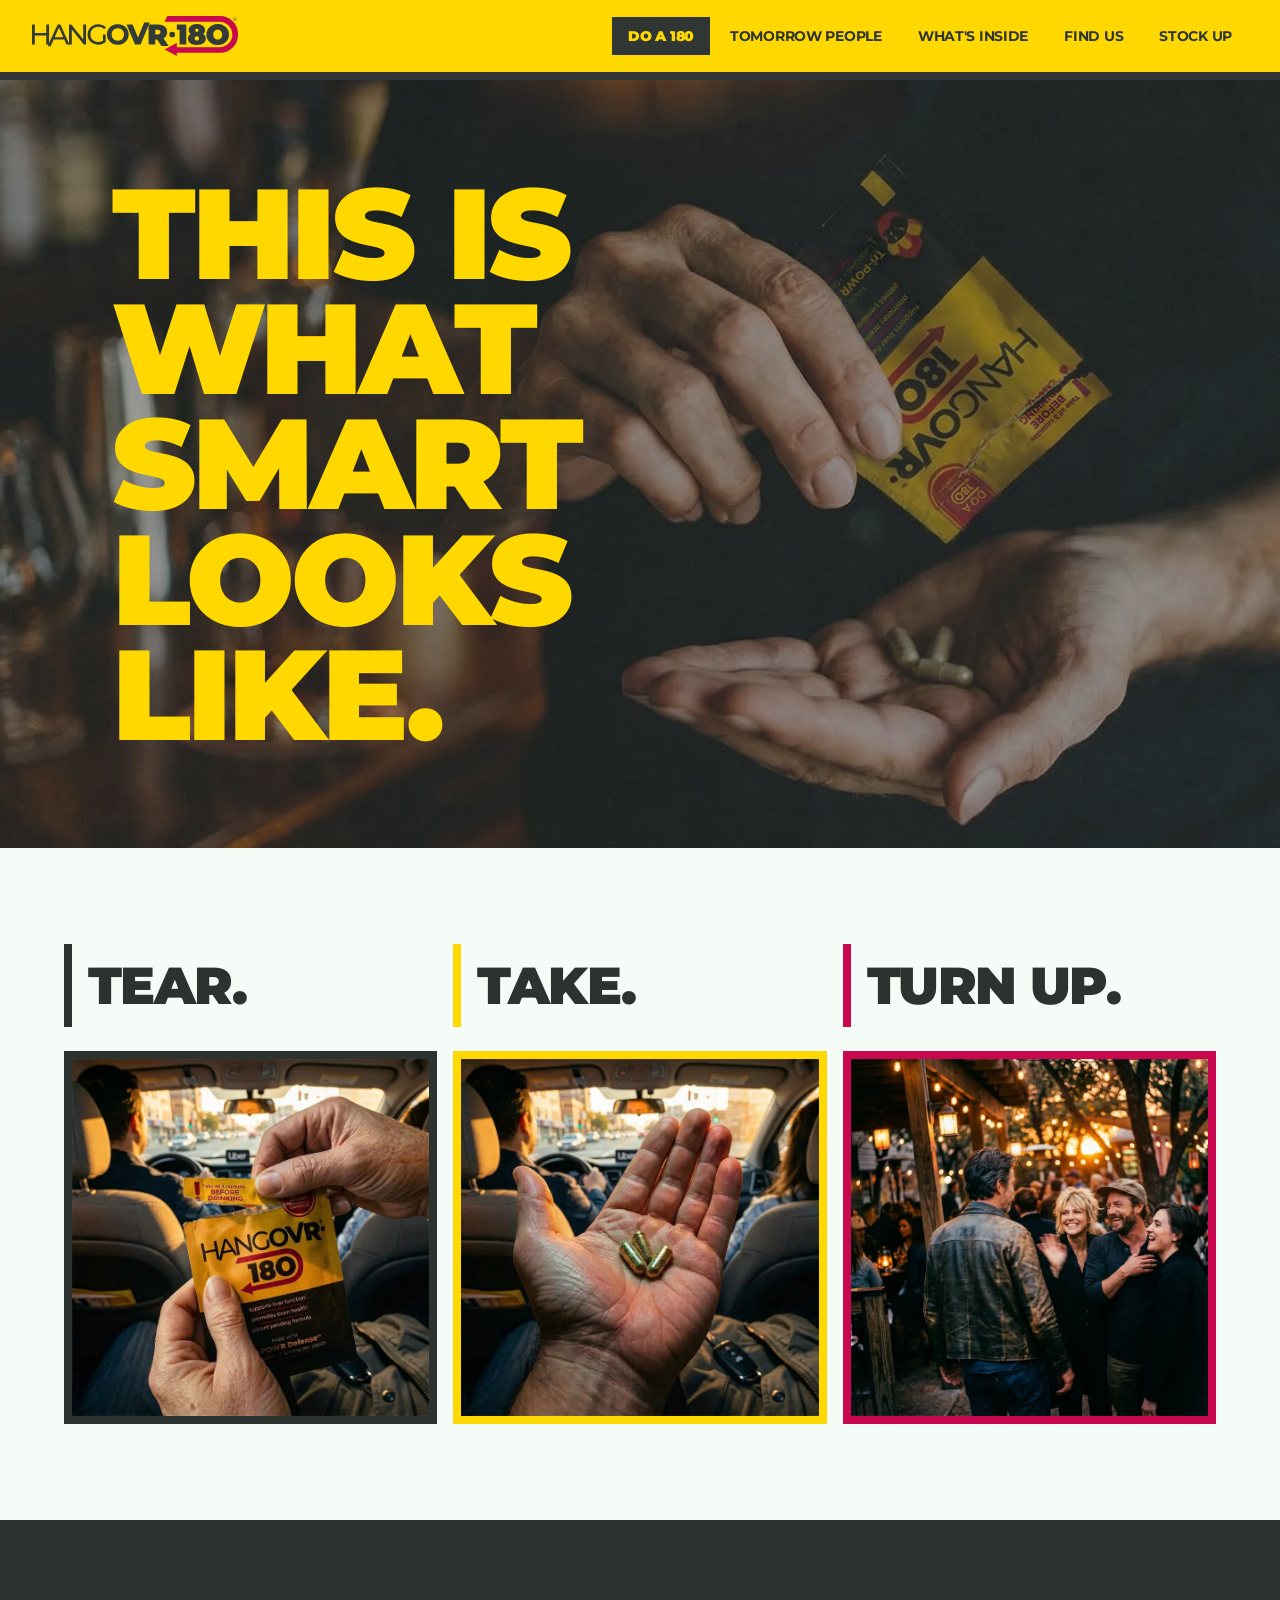
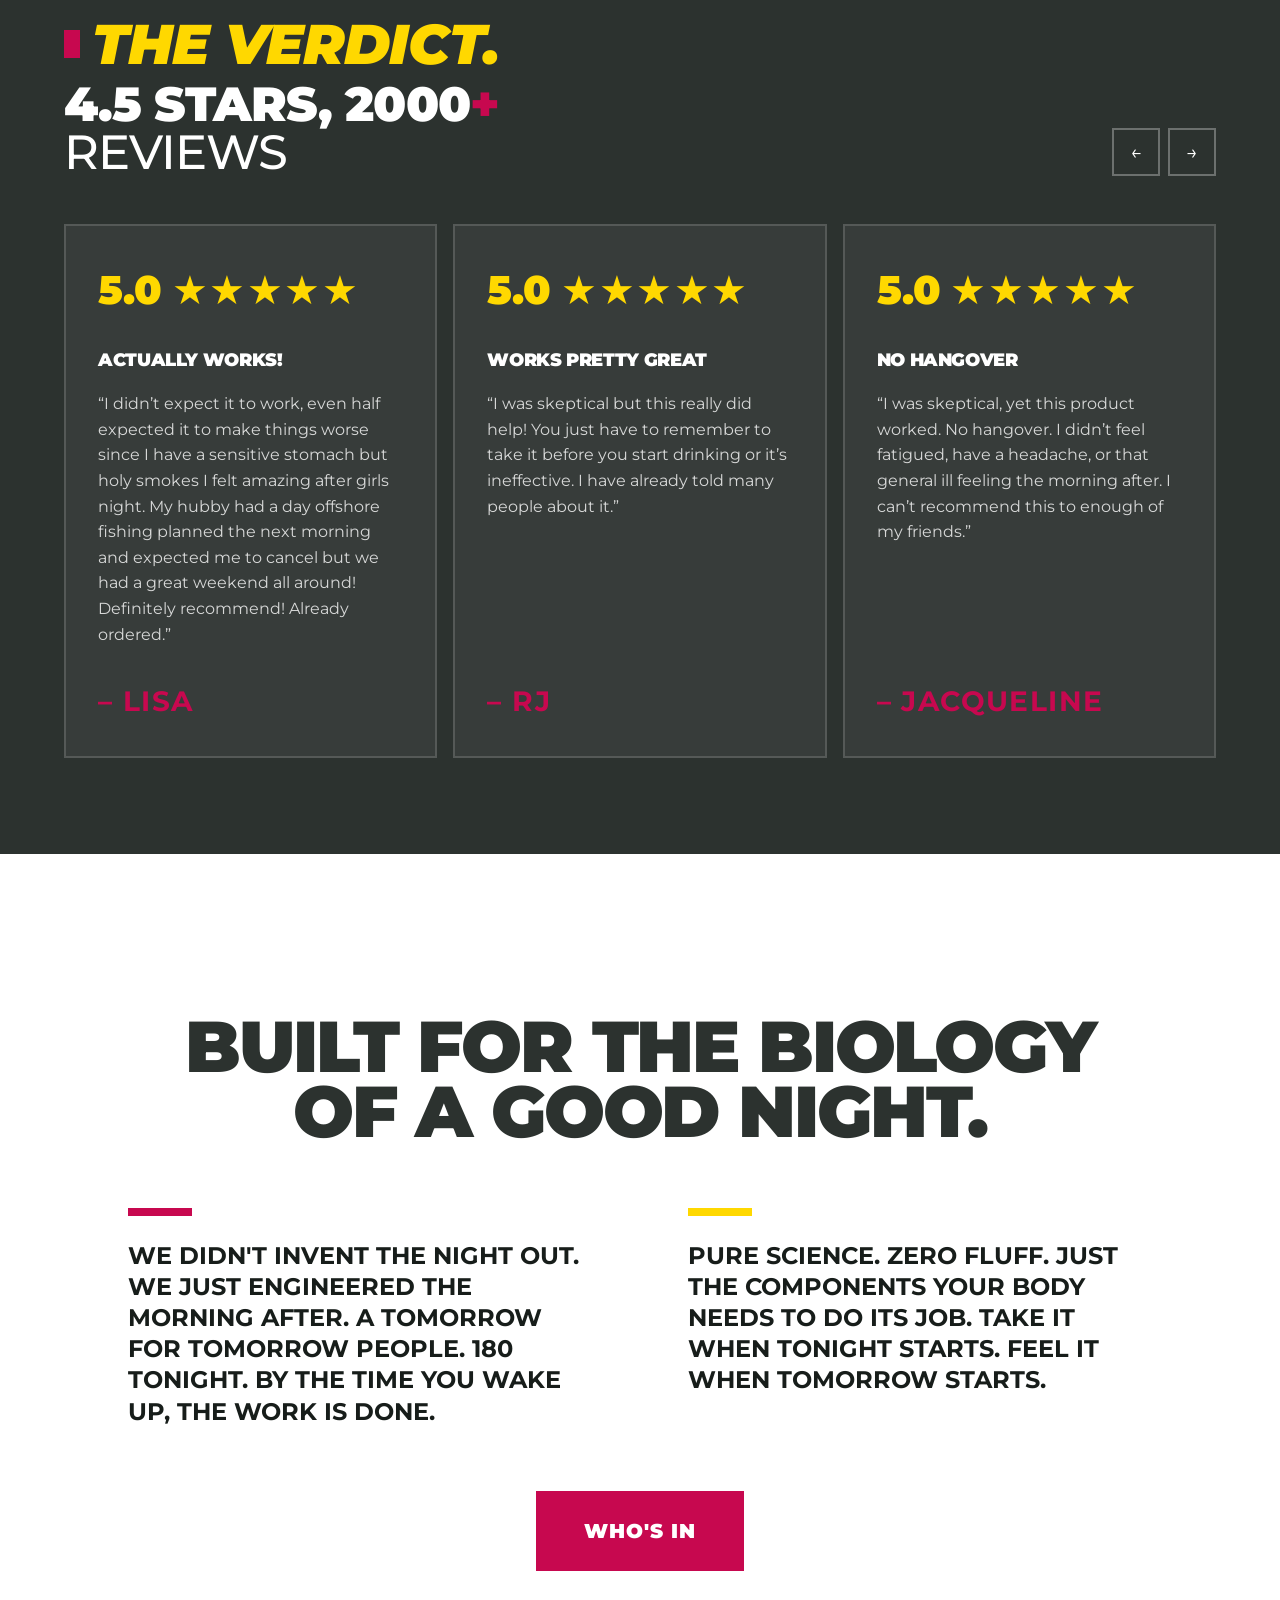
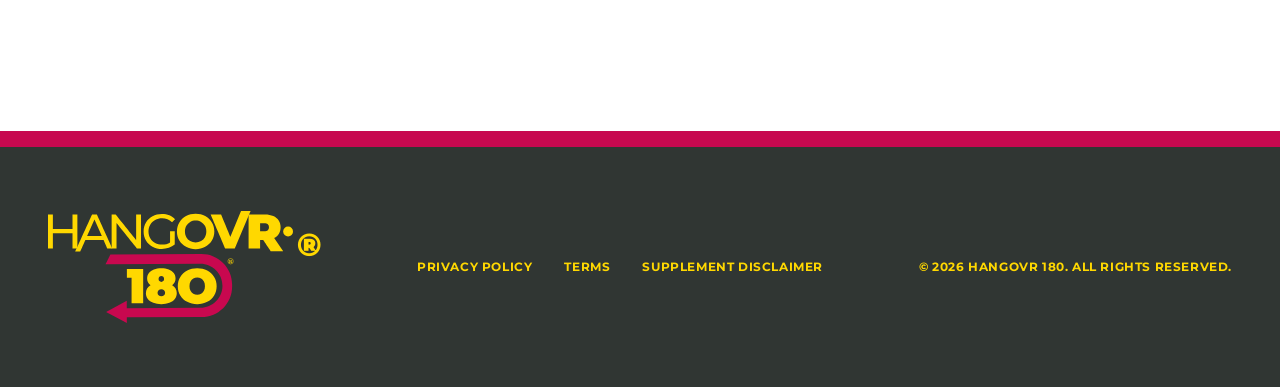
==== doa180.html @ db0f2878 "Add files via upload" ====
<!DOCTYPE html>
<html lang="en">
<head>
<meta charset="utf-8"/>
<meta name="viewport" content="width=device-width, initial-scale=1.0"/>
<title>HANGOVR 180 | DO A 180</title>
<link href="https://fonts.googleapis.com/css2?family=Montserrat:ital,wght@0,400;0,500;0,700;0,900;1,400;1,700&display=swap" rel="stylesheet"/>
<link href="global.css" rel="stylesheet"/>
<style>
.hero{position:relative;background:#2c322f;min-height:85vh;display:flex;align-items:center;overflow:hidden}
.hero__img{position:absolute;inset:0;width:100%;height:100%;object-fit:cover;opacity:0.55}
.hero__content{position:relative;z-index:2;width:100%;padding:3rem 2rem;display:flex;flex-direction:column;align-items:flex-start}
.hero__headline-wrap{max-width:42rem;padding:2rem}
.hero__headline{font-size:clamp(3rem,10vw,5rem);font-weight:900;text-transform:uppercase;letter-spacing:-0.03em;line-height:0.9;color:#FFD800}

.steps{padding:6rem 2rem;background:#f5fbf6}
.steps__grid{display:grid;grid-template-columns:1fr;gap:3rem}
.step__meta{margin-bottom:1.5rem;display:flex;flex-direction:column;align-items:flex-start}
.step__title{font-size:clamp(2.5rem,5vw,3.25rem);font-weight:900;text-transform:uppercase;letter-spacing:-0.03em;color:#2c322f;padding-left:1rem}
.step__title span{font-weight:400;color:#5a605c}
.step:nth-child(1) .step__title{border-left:8px solid #2c322f}
.step:nth-child(2) .step__title{border-left:8px solid #FFD800}
.step:nth-child(3) .step__title{border-left:8px solid #C7084F}
.step__img-wrap{aspect-ratio:1;overflow:hidden;background:#dee4df}
.step:nth-child(1) .step__img-wrap{border:8px solid #2c322f}
.step:nth-child(2) .step__img-wrap{border:8px solid #FFD800}
.step:nth-child(3) .step__img-wrap{border:8px solid #C7084F}
.step__img-wrap img{width:100%;height:100%;object-fit:cover}

.reviews{background:#2c322f;padding:6rem 2rem;overflow:hidden}
.reviews__inner{max-width:80rem;margin:0 auto}
.reviews__header{display:flex;flex-direction:column;gap:1.5rem;margin-bottom:3rem}
.reviews__header-left{display:flex;flex-direction:column;gap:0.5rem}
.reviews__verdict{display:flex;align-items:center;gap:0.75rem}
.reviews__verdict-accent{width:1rem;height:1.75rem;background:#C7084F;flex-shrink:0}
.reviews__verdict-text{font-size:clamp(2rem,5vw,3.5rem);font-weight:900;font-style:italic;color:#FFD800;text-transform:uppercase;letter-spacing:-0.02em;line-height:1}
.reviews__stats{font-size:clamp(1.75rem,4vw,3rem);font-weight:900;text-transform:uppercase;letter-spacing:-0.02em;line-height:1}
.reviews__stats-red{color:#C7084F}
.reviews__stats-white{color:#fff;font-weight:500}
.reviews__arrows{display:flex;gap:0.5rem;margin-top:0.5rem}
.reviews__arrow{width:3rem;height:3rem;border:2px solid rgba(255,255,255,0.3);background:transparent;color:#fff;display:flex;align-items:center;justify-content:center;font-size:1.25rem;cursor:pointer;transition:all 0.2s}
.reviews__arrow:hover{border-color:#FFD800;color:#FFD800}
.reviews__track-wrap{overflow:hidden;position:relative}
.reviews__track{display:flex;gap:1rem;transition:transform 0.5s ease;cursor:grab}
.reviews__track.is-dragging{cursor:grabbing;transition:none}
.review-card{width:85%;border:2px solid rgba(255,255,255,0.15);background:rgba(255,255,255,0.05);padding:2rem;display:flex;flex-direction:column;justify-content:space-between;flex-shrink:0;user-select:none}
.review-card__stars{margin-bottom:1.5rem;font-size:2.5rem;letter-spacing:0;display:flex;align-items:center;gap:0.1rem;flex-wrap:wrap}
.review-card__rating{font-size:2.5rem;font-weight:900;color:#FFD800;margin-right:0.5rem;flex-shrink:0}
.review-card__star--filled{color:#FFD800;flex-shrink:0}
.review-card__star--empty{color:rgba(255,255,255,0.2);flex-shrink:0}
.review-card__title{font-size:1.125rem;font-weight:900;text-transform:uppercase;letter-spacing:-0.02em;color:#fff;margin-bottom:1rem}
.review-card__body{font-size:1rem;line-height:1.6;color:rgba(255,255,255,0.8);margin-bottom:2rem;flex-grow:1}
.review-card__name{font-size:1.75rem;font-weight:700;text-transform:uppercase;letter-spacing:0.05em;color:#C7084F}
.reviews__dots{display:flex;justify-content:center;gap:0.5rem;margin-top:1.5rem}
.reviews__dot{width:0.5rem;height:0.5rem;border-radius:50%;background:rgba(255,255,255,0.25);border:none;padding:0;cursor:pointer;transition:background 0.2s}
.reviews__dot--active{background:#FFD800}

.biology{padding:6rem 2rem;background:#ffffff;text-align:center}
.biology__inner{max-width:64rem;margin:0 auto}
.biology__headline{font-size:clamp(2.5rem,6vw,4.5rem);font-weight:900;text-transform:uppercase;letter-spacing:-0.03em;color:#2c322f;margin-bottom:4rem;line-height:0.9}
.biology__cols{display:grid;grid-template-columns:1fr;gap:3rem;text-align:left;margin-bottom:4rem}
.biology__bar{width:4rem;height:0.5rem;margin-bottom:1.5rem}
.biology__bar--mag{background:#C7084F}
.biology__bar--yel{background:#FFD800}
.biology__text{font-size:clamp(1.25rem,2.5vw,1.5rem);font-weight:700;line-height:1.3;text-transform:uppercase}
.biology__cta{text-align:center}

@media(orientation:landscape) and (max-height:500px){
  .hero{min-height:80vh}
  .hero__headline{font-size:clamp(2rem,6vw,3.5rem)}
}

/* 768px — 2-col layouts, header row */
@media(min-width:768px){
  .reviews__header{flex-direction:row;justify-content:space-between;align-items:flex-end}
  .reviews__arrows{margin-top:0}
  .biology__cols{grid-template-columns:1fr 1fr;gap:6rem}
}

/* 768–1199px — 2-card reviews */
@media(min-width:768px) and (max-width:1199px){
  .review-card{width:calc((100% - 1rem) / 2)}
}

/* 1024px — steps 3-col, padding */
@media(min-width:1024px){
  .hero__content{padding:4rem}
  .hero__headline-wrap{padding:2rem 3rem}
  .hero__headline{font-size:clamp(5rem,10vw,8rem)}
  .steps{padding:6rem 4rem}
  .steps__grid{grid-template-columns:1fr 1fr 1fr;gap:1rem}
  .reviews{padding:6rem 4rem}
  .biology{padding:10rem 4rem}
}

/* 1200px — 3-card reviews */
@media(min-width:1200px){
  .review-card{width:calc((100% - 2rem) / 3)}
  .reviews__dots{display:none}
}
</style>
</head>
<body>
<nav class="nav">
  <a href="index.html" class="nav__logo"><img src="images/logo.svg" alt="HANGOVR 180"/></a>
  <div class="nav__links">
    <a href="doa180.html" class="nav__link nav__link--active">DO A 180<span class="nav__clarifier">How does it work?</span></a>
    <a href="whos-in.html" class="nav__link">TOMORROW PEOPLE<span class="nav__clarifier">Who is it for?</span></a>
    <a href="inside.html" class="nav__link">WHAT'S INSIDE<span class="nav__clarifier">Ingredients</span></a>
    <a href="find-us.html" class="nav__link">FIND US<span class="nav__clarifier">Store finder</span></a>
    <a href="stock-up.html" class="nav__link">STOCK UP<span class="nav__clarifier">Check out the shop</span></a>
  </div>
  <button class="nav__mobile-btn" aria-label="Open menu" onclick="document.getElementById('mm').classList.toggle('is-open');var o=document.getElementById('mm').classList.contains('is-open');this.setAttribute('aria-label',o?'Close menu':'Open menu')"><svg width="28" height="28" viewBox="0 0 24 24" fill="none" stroke="currentColor" stroke-width="2.5" stroke-linecap="round"><line x1="3" y1="6" x2="21" y2="6"/><line x1="3" y1="12" x2="21" y2="12"/><line x1="3" y1="18" x2="21" y2="18"/></svg></button>
</nav>
<div id="mm" class="mobile-menu">
  <a href="index.html">HOME</a><span class="mobile-menu__sub"></span>
  <a href="doa180.html">DO A 180</a><span class="mobile-menu__sub">How does it work?</span>
  <a href="whos-in.html">TOMORROW PEOPLE</a><span class="mobile-menu__sub">Who is it for?</span>
  <a href="inside.html">WHAT'S INSIDE</a><span class="mobile-menu__sub">Ingredients</span>
  <a href="find-us.html">FIND US</a><span class="mobile-menu__sub">Store finder</span>
  <a href="stock-up.html">STOCK UP</a><span class="mobile-menu__sub">Check out the shop</span>
</div>
<main>
<section class="hero">
  <picture><source media="(max-width:767px)" srcset="images/hero-doa180-mobile-portrait.webp"/><source media="(max-width:1023px) and (orientation:landscape)" srcset="images/hero-doa180-mobile-landscape.webp"/><img src="images/hero-doa180-desktop.webp" alt="Man holding HANGOVR 180 pouch at a bar" class="hero__img"/></picture>
  <div class="hero__content"><div class="hero__headline-wrap"><h1 class="hero__headline">THIS IS WHAT<br/>SMART LOOKS LIKE.</h1></div></div>
</section>
<section class="steps"><div class="steps__grid">
  <div class="step"><div class="step__meta"><h3 class="step__title">TEAR.</h3></div><div class="step__img-wrap"><picture><source media="(max-width:1023px)" srcset="images/step-tear-mobile.webp"/><img src="images/step-tear-desktop.webp" alt="Hands tearing open a HANGOVR 180 sachet" loading="lazy"/></picture></div></div>
  <div class="step"><div class="step__meta"><h3 class="step__title">TAKE.</h3></div><div class="step__img-wrap"><picture><source media="(max-width:1023px)" srcset="images/step-take-mobile.webp"/><img src="images/step-take-desktop.webp" alt="Supplement capsules in palm" loading="lazy"/></picture></div></div>
  <div class="step"><div class="step__meta"><h3 class="step__title">TURN UP.</h3></div><div class="step__img-wrap"><picture><source media="(max-width:1023px)" srcset="images/step-turnup-mobile.webp"/><img src="images/step-turnup-desktop.webp" alt="Crowd at an Austin party" loading="lazy"/></picture></div></div>
</div></section>
<section class="reviews"><div class="reviews__inner">
  <div class="reviews__header">
    <div class="reviews__header-left"><div class="reviews__verdict"><div class="reviews__verdict-accent"></div><span class="reviews__verdict-text">THE VERDICT.</span></div><div class="reviews__stats"><span style="color:#fff">4.5 STARS, 2000</span><span class="reviews__stats-red">+</span><br/><span class="reviews__stats-white">REVIEWS</span></div></div>
    <div class="reviews__arrows"><button class="reviews__arrow" id="rev-prev" aria-label="Previous reviews">&larr;</button><button class="reviews__arrow" id="rev-next" aria-label="Next reviews">&rarr;</button></div>
  </div>
  <div class="reviews__track-wrap"><div class="reviews__track" id="reviews-track" tabindex="0"></div></div>
  <div class="reviews__dots" id="reviews-dots"></div>
</div></section>
<section class="biology"><div class="biology__inner">
  <h2 class="biology__headline">BUILT FOR THE BIOLOGY OF A GOOD NIGHT.</h2>
  <div class="biology__cols">
    <div><div class="biology__bar biology__bar--mag"></div><p class="biology__text">We didn't invent the night out. We just engineered the morning after. A tomorrow for tomorrow people. 180 tonight. By the time you wake up, the work is done.</p></div>
    <div><div class="biology__bar biology__bar--yel"></div><p class="biology__text">Pure science. Zero fluff. Just the components your body needs to do its job. Take it when tonight starts. Feel it when tomorrow starts.</p></div>
  </div>
  <div class="biology__cta"><a href="whos-in.html" class="btn-cta-light">WHO'S IN</a></div>
</div></section>
</main>
<footer class="footer"><div class="footer__brand"><img src="images/footer-logo.svg" alt="HANGOVR 180" class="footer__logo-img"/><span class="footer__tm">&reg;</span></div><div class="footer__links"><a href="#">Privacy Policy</a><a href="#">Terms</a><a href="#">Supplement Disclaimer</a></div><div class="footer__copy">&copy; 2026 HANGOVR 180. ALL RIGHTS RESERVED.</div></footer>
<script>
(function(){
  var reviews=[{"name":"Lisa","title":"Actually works!","rating":5,"review":"I didn\u2019t expect it to work, even half expected it to make things worse since I have a sensitive stomach but holy smokes I felt amazing after girls night. My hubby had a day offshore fishing planned the next morning and expected me to cancel but we had a great weekend all around! Definitely recommend! Already ordered."},{"name":"RJ","title":"Works pretty great","rating":5,"review":"I was skeptical but this really did help! You just have to remember to take it before you start drinking or it\u2019s ineffective. I have already told many people about it."},{"name":"Jacqueline","title":"No hangover","rating":5,"review":"I was skeptical, yet this product worked. No hangover. I didn\u2019t feel fatigued, have a headache, or that general ill feeling the morning after. I can\u2019t recommend this to enough of my friends."},{"name":"Mckenzie","title":"Works great!","rating":5,"review":"I\u2019ve tried different brands of these in the past but they never really worked so I was actually surprised at how well these worked! I felt more energetic and less fatigued than usual after taking. Would definitely recommend!"},{"name":"Fay","title":"Give a boost","rating":5,"review":"Gave me a noticeable boost after a long night - no heavy grogginess, just a cleaner, more alert feeling. I like that it focuses on proactive cellular protection, so it feels like I\u2019m doing more than just masking symptoms. Easy to take and didn\u2019t upset my stomach."},{"name":"Bobbie","title":"Kept the hangover away","rating":5,"review":"I decided to try it before a bachelorette party. I usually don\u2019t drink much - more than two drinks is rare for me - but that night I definitely indulged. The next morning, I was amazed at how good I felt. This was an absolute life saver!"},{"name":"Emma","title":"It actually works with no side jitters!","rating":5,"review":"The girls came over for a cookout and we got into the wine and a shot or two of tequila. I had no headache and no fatigue. I\u2019ve tried this type of product before, but the amount of caffeine in them gives me that zoomie feeling that I hate. This stuff had no side effects at all."},{"name":"Ramona","title":"Awesome","rating":5,"review":"As I\u2019ve gotten older 2 drinks can give me a headache and this really helped prevent that."},{"name":"Herbie","title":"What hangover....","rating":5,"review":"I have tried many remedies to recover from a hangover. This one is the best I\u2019ve used. Shorter recovery time, more energy, and even waking up on time. I highly recommend this product for those who go out and like to party."},{"name":"Brittany","title":"It works!","rating":5,"review":"I was skeptical, but after a night out with the girls, I woke up and realized this stuff is amazing! No groggy head, or sick stomach! I felt so much more energized as well! I love this stuff!"},{"name":"Jessica","title":"Great","rating":5,"review":"I got this as a sample. Tried it twice. Then purchased more because I loved that I was waking up more refreshed even if I had not been drinking the night before. Great product."},{"name":"Leslie","title":"Was Skeptic - Not Anymore!","rating":5,"review":"I followed the instructions and after a girls\u2019 night out, I felt noticeably better than I ever had! I was more productive, less foggy, didn\u2019t have a headache or tummy troubles, none of it! I am a believer and it\u2019s already in my cart to buy!"},{"name":"Irina","title":"Morning definitely brighter","rating":5,"review":"I did feel much better and alert in the morning after a small party. I consumed a few glasses of wine and my overall function was way better. Just three capsules before the drinking and you are set."},{"name":"Lee","title":"Great & will recommend","rating":5,"review":"Greatly helped with not getting a terrible hangover the next day. No negative side effects. Definitely helped eliminate nausea and headache the day after."},{"name":"Jack","title":"Performed better than most","rating":4,"review":"I\u2019ve tried a few similar supplements, and Hangovr-180 performed better than most. I took it before drinking, and while I didn\u2019t feel completely unaffected the next day, I definitely felt more functional - less groggy, more clear-headed."},{"name":"Jennifer","title":"Decent Hangover Protection","rating":4,"review":"Started getting hangovers once I reached a certain phase of life and thought I\u2019d try this. I took the product with water shortly before drinking. I woke up at my normal time without a headache, so this worked pretty well."},{"name":"Evan","title":"Much better","rating":5,"review":"I felt less dehydrated and more alert the next day. Noticeable difference in overall well-being and way less discomfort. Less of that yucky hangover feeling."},{"name":"Yvonne","title":"It works","rating":5,"review":"We aren\u2019t heavy drinkers, but now and then we party. Last time we took Hangovr 180, and felt rested and not sluggish the next morning from drinking the night before. It works!"}];
  var track=document.getElementById('reviews-track'),dotsWrap=document.getElementById('reviews-dots'),html='';
  for(var i=0;i<reviews.length;i++){var r=reviews[i],stars='';for(var s=0;s<5;s++){stars+=s<r.rating?'<span class="review-card__star--filled">&#9733;</span>':'<span class="review-card__star--empty">&#9734;</span>';}html+='<div class="review-card"><div><div class="review-card__stars"><span class="review-card__rating">'+r.rating+'.0</span>'+stars+'</div><h4 class="review-card__title">'+r.title+'</h4><p class="review-card__body">\u201C'+r.review+'\u201D</p></div><p class="review-card__name">\u2013 '+r.name.toUpperCase()+'</p></div>';}
  track.innerHTML=html;
  var pos=0,autoTimer;
  function getPerPage(){var w=window.innerWidth;return w>=1200?3:w>=768?2:1}
  function totalPages(){return Math.ceil(reviews.length/getPerPage())}
  function buildDots(){var tp=totalPages(),d='';for(var i=0;i<tp;i++)d+='<button class="reviews__dot'+(i===pos?' reviews__dot--active':'')+'" data-page="'+i+'" aria-label="Page '+(i+1)+'"></button>';dotsWrap.innerHTML=d;var btns=dotsWrap.querySelectorAll('.reviews__dot');for(var b=0;b<btns.length;b++)btns[b].addEventListener('click',function(){pos=parseInt(this.getAttribute('data-page'));slide();updateDots();resetAuto()})}
  function updateDots(){var d=dotsWrap.querySelectorAll('.reviews__dot');for(var i=0;i<d.length;i++)d[i].classList.toggle('reviews__dot--active',i===pos)}
  function slide(){var cards=track.querySelectorAll('.review-card');if(!cards.length)return;var pp=getPerPage(),w=cards[0].offsetWidth,g=16,o=pos*(pp*(w+g));track.style.transform='translateX(-'+o+'px)'}
  function next(){pos=(pos+1)%totalPages();slide();updateDots()}
  function prev(){pos=(pos-1+totalPages())%totalPages();slide();updateDots()}
  function resetAuto(){clearInterval(autoTimer);autoTimer=setInterval(next,60000)}
  document.getElementById('rev-next').addEventListener('click',function(){next();resetAuto()});
  document.getElementById('rev-prev').addEventListener('click',function(){prev();resetAuto()});
  // Touch swipe
  var startX=0,isDragging=false;
  track.addEventListener('touchstart',function(e){startX=e.touches[0].clientX;isDragging=true},{passive:true});
  track.addEventListener('touchend',function(e){if(!isDragging)return;isDragging=false;var d=startX-e.changedTouches[0].clientX;if(Math.abs(d)>50){d>0?next():prev();resetAuto()}},{passive:true});
  // Mouse drag
  var mouseStartX=0,mouseDragging=false;
  track.addEventListener('mousedown',function(e){mouseStartX=e.clientX;mouseDragging=true;track.classList.add('is-dragging');e.preventDefault()});
  document.addEventListener('mouseup',function(e){if(!mouseDragging)return;mouseDragging=false;track.classList.remove('is-dragging');var d=mouseStartX-e.clientX;if(Math.abs(d)>50){d>0?next():prev();resetAuto()}});
  document.addEventListener('mousemove',function(e){if(mouseDragging)e.preventDefault()});
  // Arrow keys
  track.addEventListener('keydown',function(e){if(e.key==='ArrowRight'){next();resetAuto();e.preventDefault()}else if(e.key==='ArrowLeft'){prev();resetAuto();e.preventDefault()}});
  window.addEventListener('resize',function(){if(pos>=totalPages())pos=0;buildDots();slide()});
  buildDots();autoTimer=setInterval(next,60000);
})();
</script>
</body>
</html>
---- global.css ----
/* HANGOVR 180 — Global Styles (v5.0) */

*,*::before,*::after{box-sizing:border-box;margin:0;padding:0}
html{scroll-behavior:smooth}
body{font-family:'Montserrat',sans-serif;background:#f5fbf6;color:#171d1a;-webkit-font-smoothing:antialiased;overflow-x:hidden;line-height:1.6}
img{display:block;max-width:100%;height:auto}
a{text-decoration:none;color:inherit}
button{cursor:pointer;border:none;font-family:'Montserrat',sans-serif}
input{font-family:'Montserrat',sans-serif}

/* Nav */
.nav{position:sticky;top:0;z-index:50;display:flex;justify-content:space-between;align-items:center;width:100%;padding:0 2rem;height:5rem;background:#FFD800;border-bottom:8px solid #303633}
.nav__logo img{height:2.5rem;width:auto}
.nav__links{display:none;align-items:center;gap:0.25rem}
.nav__link{position:relative;color:#303633;font-weight:700;padding:0.5rem 1rem;font-size:0.875rem;text-transform:uppercase;letter-spacing:-0.02em}
.nav__link:hover{background:#C7084F;color:#fff}
.nav__link--active{background:#303633;color:#FFD800;font-weight:900}
.nav__link--active:hover{background:#303633;color:#FFD800}
.nav__mobile-btn{display:flex;align-items:center;background:transparent;color:#303633;padding:0.5rem;margin-left:auto}
.nav__mobile-btn svg{display:block}

/* Nav clarifier tooltips */
.nav__clarifier{display:none}

/* Mobile Menu */
.mobile-menu{display:none;position:fixed;top:calc(5rem + 8px);left:0;right:0;bottom:0;background:#303633;z-index:49;flex-direction:column;padding:2rem;gap:0;overflow-y:auto}
.mobile-menu.is-open{display:flex}
.mobile-menu a{color:#FFD800;font-weight:900;font-size:1.5rem;text-transform:uppercase;letter-spacing:-0.02em;padding:1rem 0 0.25rem;border-bottom:none}
.mobile-menu__sub{display:block;font-size:0.75rem;font-weight:500;color:rgba(255,216,0,0.6);text-transform:none;letter-spacing:0;padding-bottom:1rem;border-bottom:4px solid rgba(255,216,0,0.2)}
.mobile-menu a:last-of-type + .mobile-menu__sub{border-bottom:none}

/* Buttons — CTA on LIGHT backgrounds */
.btn-cta-light{background:#C7084F;color:#fff;padding:1.5rem 3rem;font-size:1.25rem;font-weight:900;text-transform:uppercase;letter-spacing:0.05em;border-radius:0;display:inline-block;text-align:center;white-space:nowrap;border:none;cursor:pointer;font-family:'Montserrat',sans-serif}
.btn-cta-light:hover{background:#303633;color:#FFD800}

/* Buttons — CTA on DARK backgrounds */
.btn-cta-dark{background:#C7084F;color:#fff;padding:1.5rem 3rem;font-size:1.25rem;font-weight:900;text-transform:uppercase;letter-spacing:0.05em;border-radius:0;display:inline-block;text-align:center;white-space:nowrap;border:none;cursor:pointer;font-family:'Montserrat',sans-serif}
.btn-cta-dark:hover{background:#FFD800;color:#303633}

/* Buttons — Signup/cart default style */
.btn-signup{background:#303633;color:#FFD800;padding:1.5rem 3rem;font-size:1.25rem;font-weight:900;text-transform:uppercase;letter-spacing:0.05em;border-radius:0;display:inline-block;text-align:center;white-space:nowrap;border:none;cursor:pointer;font-family:'Montserrat',sans-serif}
.btn-signup:hover{background:#C7084F;color:#fff}

/* Card buttons — black/yellow default, red/white hover, full-width */
.card__btn{background:#303633;color:#FFD800;width:100%;padding:1.25rem;font-size:1rem;font-weight:900;text-transform:uppercase;letter-spacing:0.05em;border:none;cursor:pointer;font-family:'Montserrat',sans-serif;text-align:center;min-height:48px}
.card__btn:hover{background:#C7084F;color:#fff}

/* Footer */
.footer{background:#303633;border-top:16px solid #C7084F;padding:3rem 1.5rem;display:flex;flex-direction:column;align-items:center;gap:2rem}
.footer__brand{display:flex;align-items:center}
.footer__logo-img{height:7rem;width:auto}
.footer__tm{color:#FFD800;font-size:2rem;font-weight:900;margin-left:0.25rem;align-self:flex-start;margin-top:0.5rem}
.footer__links{display:flex;flex-wrap:wrap;justify-content:center;gap:2rem}
.footer__links a{font-size:0.875rem;font-weight:700;text-transform:uppercase;letter-spacing:0.05em;color:#FFD800}
.footer__links a:hover{text-decoration:underline;text-decoration-thickness:4px}
.footer__copy{font-size:0.75rem;font-weight:700;text-transform:uppercase;letter-spacing:0.05em;color:#FFD800}

/* Nav + Footer → 1024px */
@media(min-width:1024px){
  .nav__links{display:flex}
  .nav__mobile-btn{display:none}
  .footer{flex-direction:row;justify-content:space-between;align-items:center;padding:4rem 3rem}
  .footer__links a{font-size:0.75rem}

  /* Nav clarifier tooltips — white bg, black text, 0.5s delay */
  .nav__link{overflow:visible}
  .nav__clarifier{display:block;position:absolute;top:100%;left:50%;transform:translateX(-50%);white-space:nowrap;font-size:0.6875rem;font-weight:500;text-transform:none;letter-spacing:0;color:#303633;background:#fff;padding:0.25rem 0.75rem;z-index:10;margin-top:0.25rem;opacity:0;pointer-events:none;transition:opacity 0.3s ease 0.5s}
  .nav__link:hover .nav__clarifier{opacity:1}
  .nav__link--active .nav__clarifier{color:#303633;background:#fff}
}
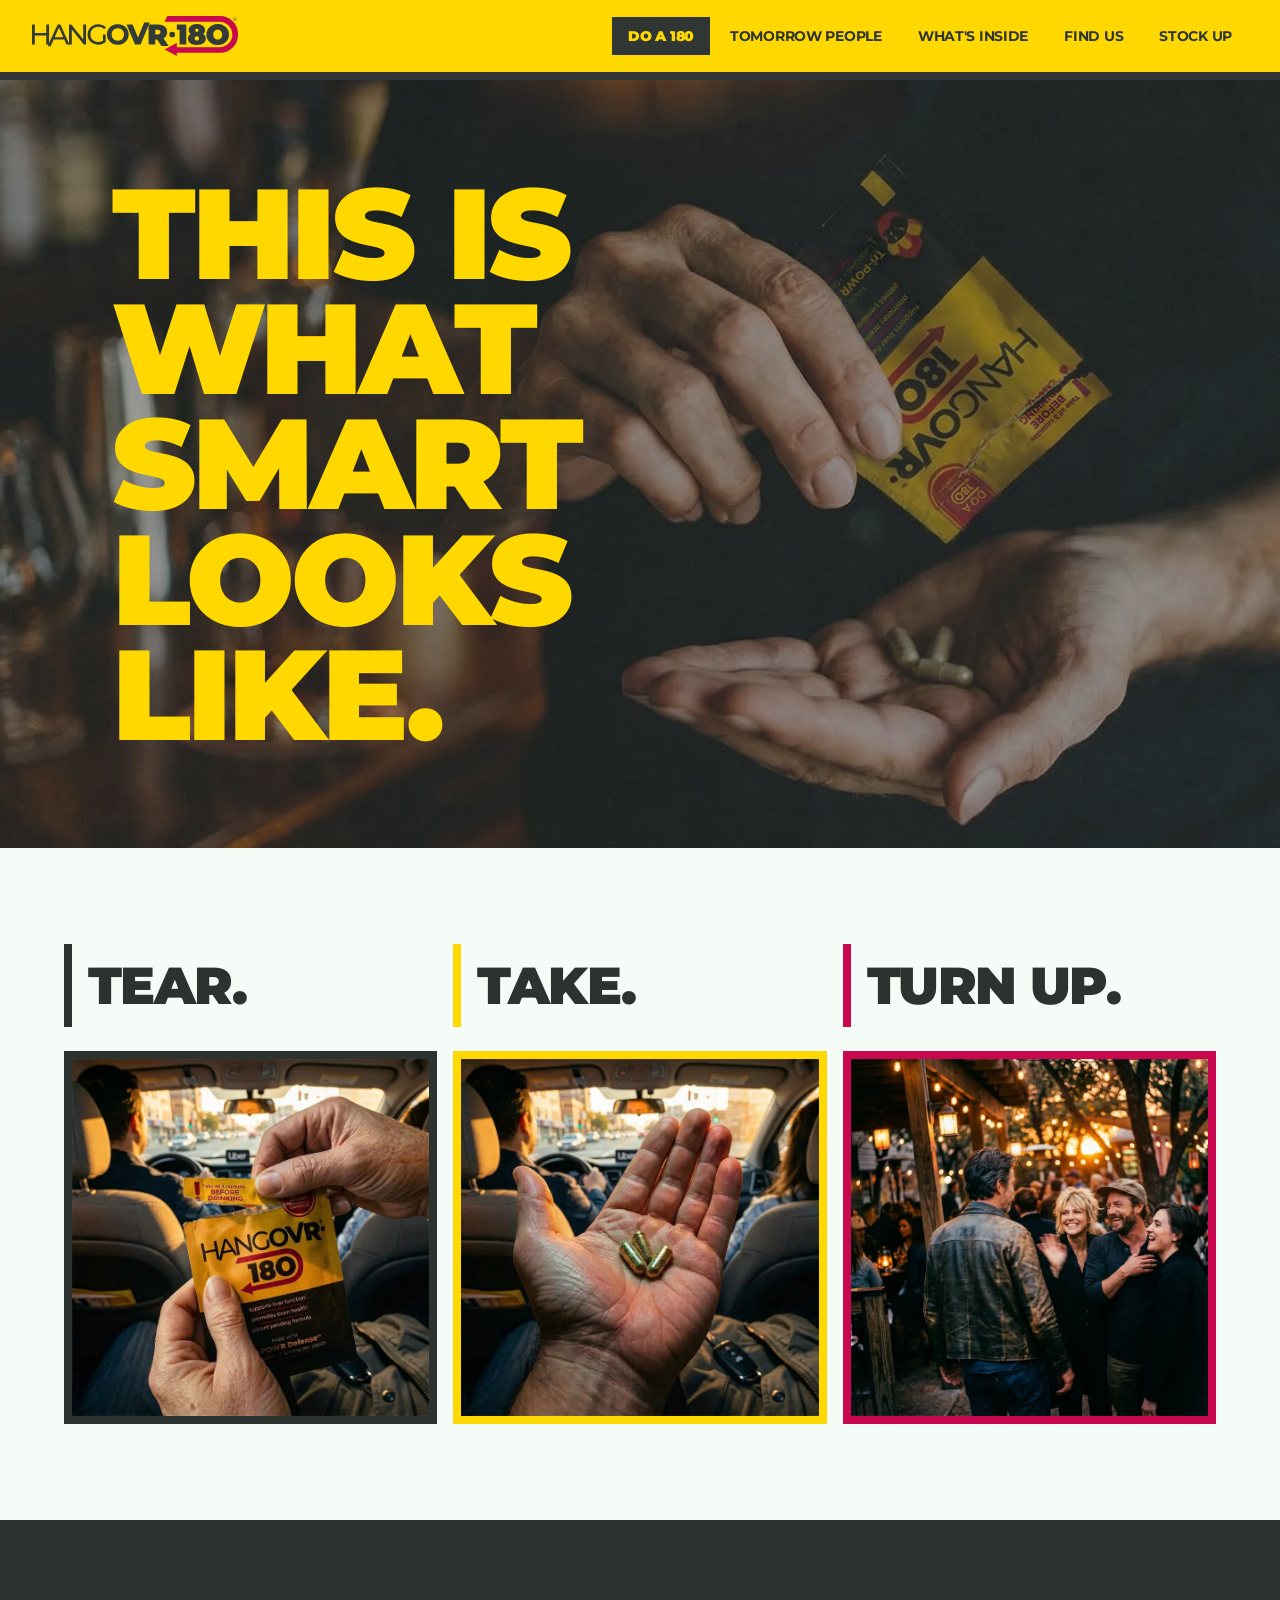
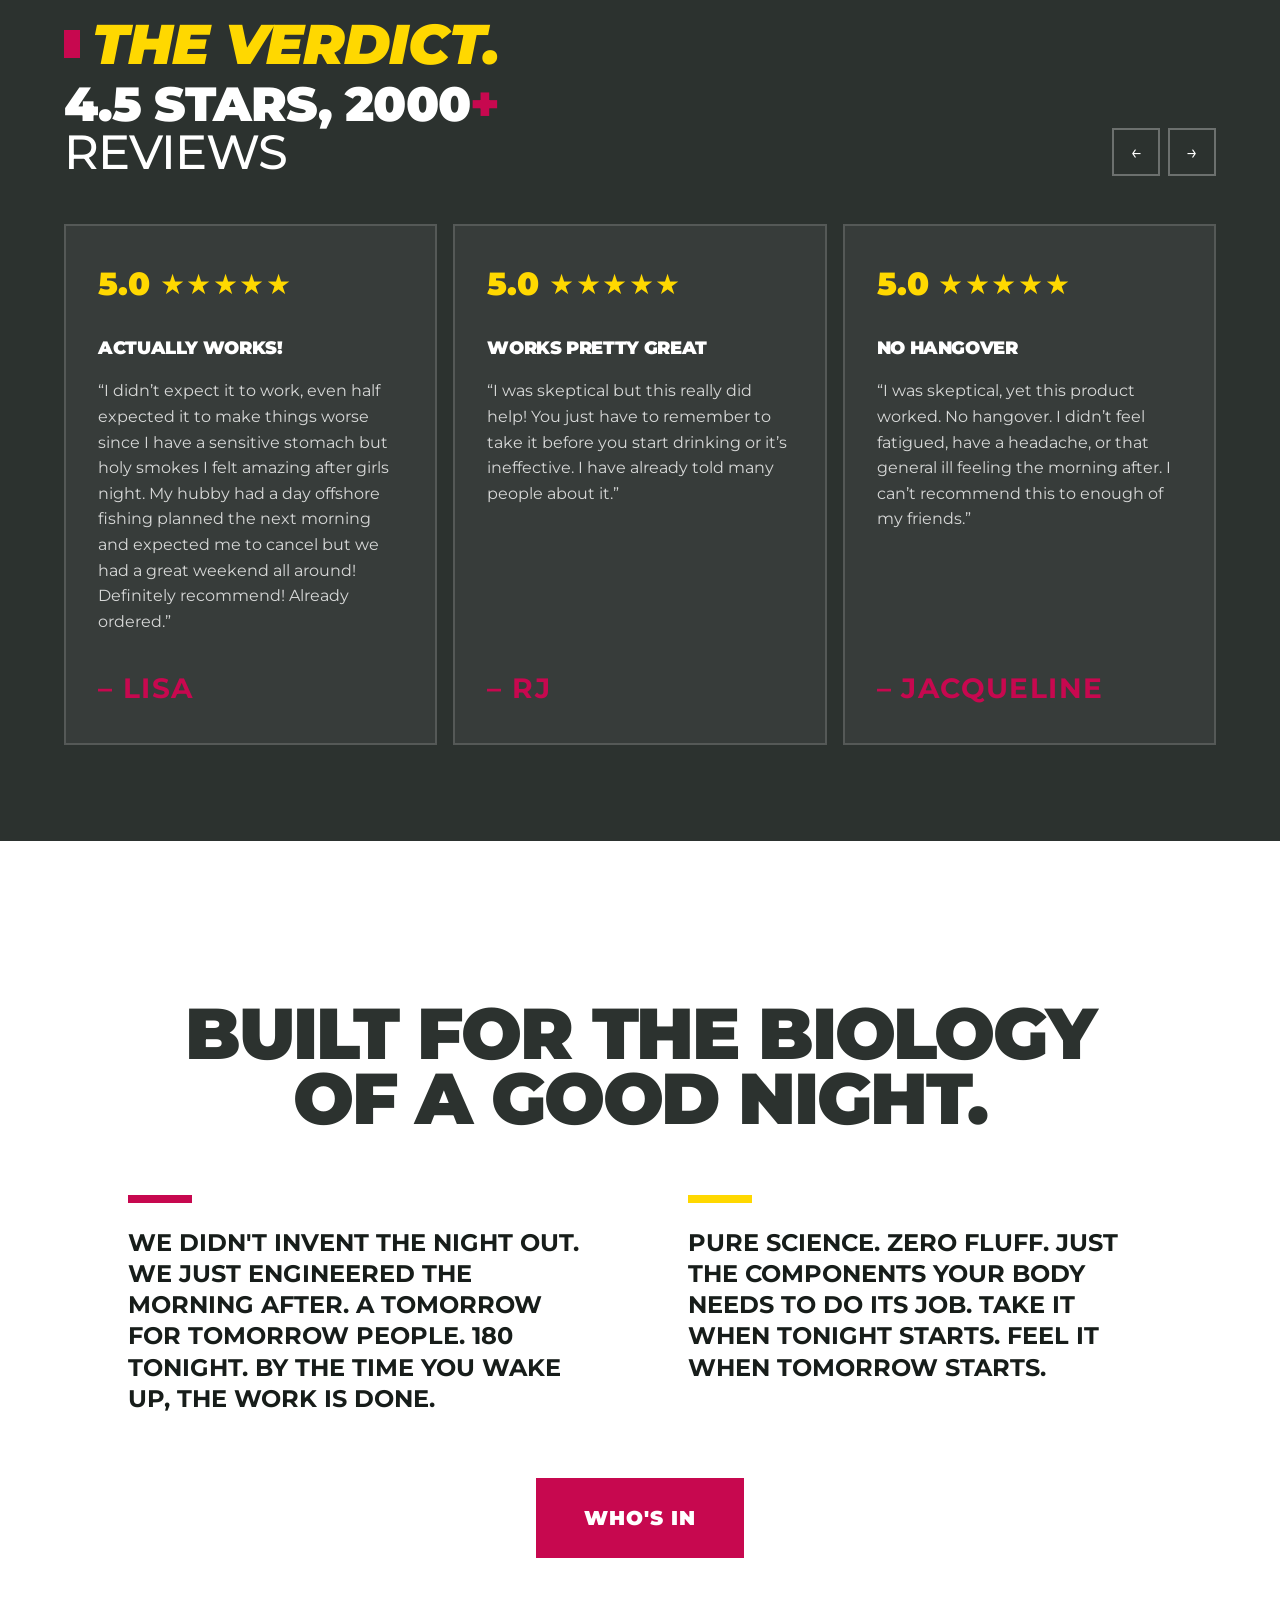
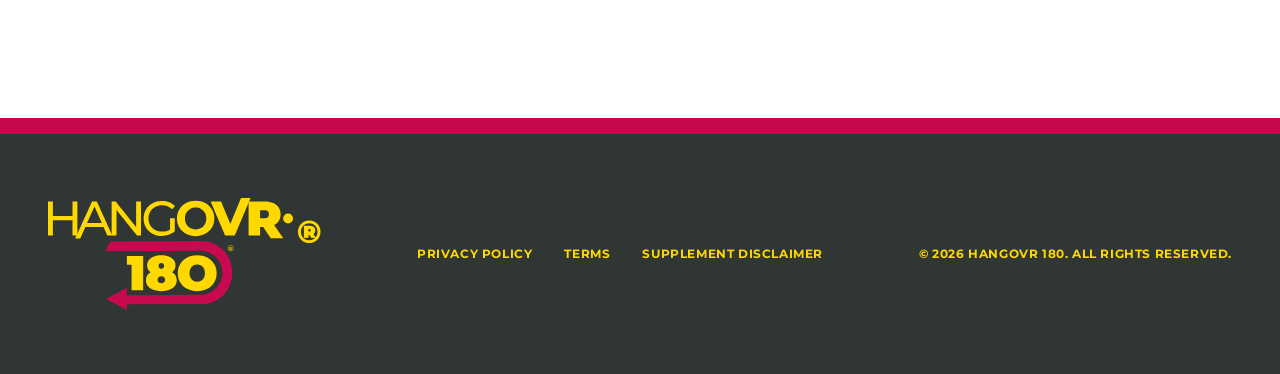
==== commit b1707fa1: "Add files via upload" ====
--- a/doa180.html
+++ b/doa180.html
@@ -44,10 +44,10 @@
 .reviews__track{display:flex;gap:1rem;transition:transform 0.5s ease;cursor:grab}
 .reviews__track.is-dragging{cursor:grabbing;transition:none}
 .review-card{width:85%;border:2px solid rgba(255,255,255,0.15);background:rgba(255,255,255,0.05);padding:2rem;display:flex;flex-direction:column;justify-content:space-between;flex-shrink:0;user-select:none}
-.review-card__stars{margin-bottom:1.5rem;font-size:2.5rem;letter-spacing:0;display:flex;align-items:center;gap:0.1rem;flex-wrap:wrap}
-.review-card__rating{font-size:2.5rem;font-weight:900;color:#FFD800;margin-right:0.5rem;flex-shrink:0}
-.review-card__star--filled{color:#FFD800;flex-shrink:0}
-.review-card__star--empty{color:rgba(255,255,255,0.2);flex-shrink:0}
+.review-card__stars{margin-bottom:1.5rem;font-size:1.75rem;letter-spacing:0;display:flex;align-items:center;gap:0.1rem}
+.review-card__rating{font-size:2rem;font-weight:900;color:#FFD800;margin-right:0.5rem;flex-shrink:0}
+.review-card__star--filled{color:#FFD800}
+.review-card__star--empty{color:rgba(255,255,255,0.2)}
 .review-card__title{font-size:1.125rem;font-weight:900;text-transform:uppercase;letter-spacing:-0.02em;color:#fff;margin-bottom:1rem}
 .review-card__body{font-size:1rem;line-height:1.6;color:rgba(255,255,255,0.8);margin-bottom:2rem;flex-grow:1}
 .review-card__name{font-size:1.75rem;font-weight:700;text-transform:uppercase;letter-spacing:0.05em;color:#C7084F}
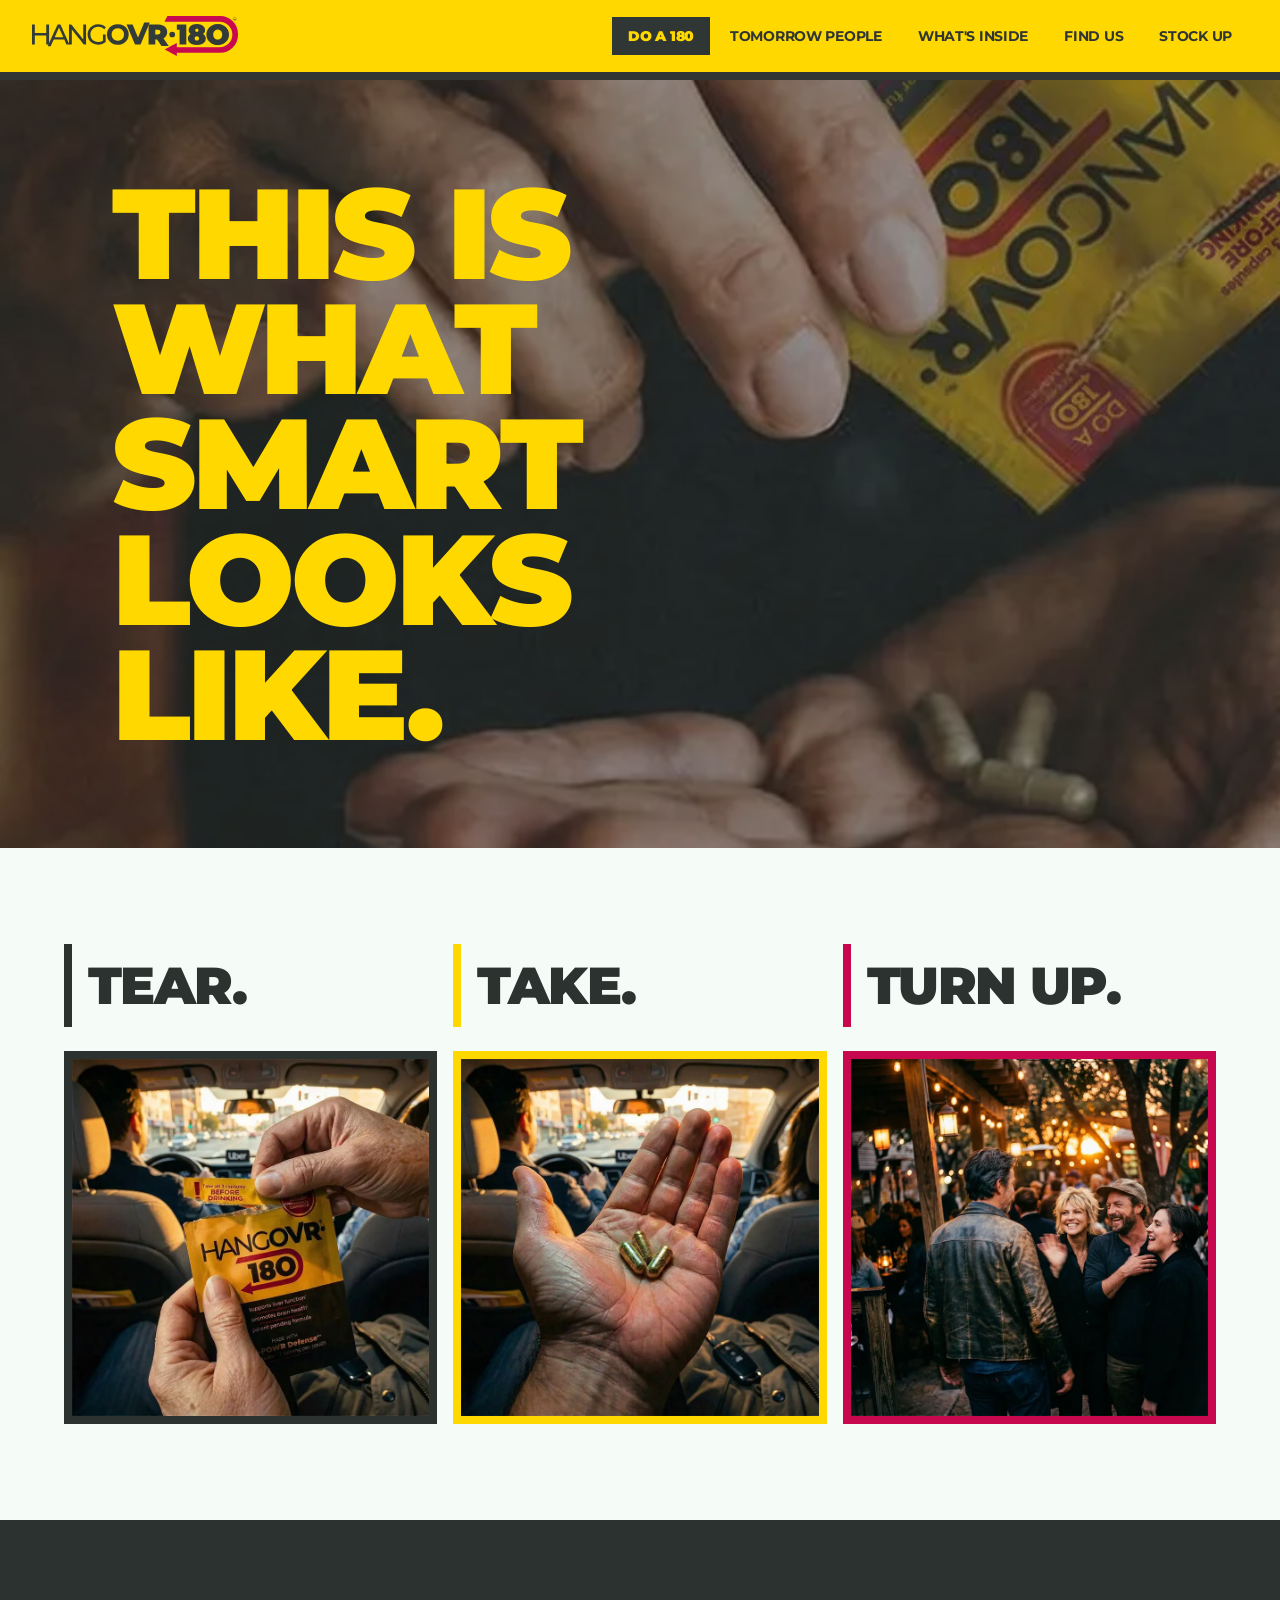
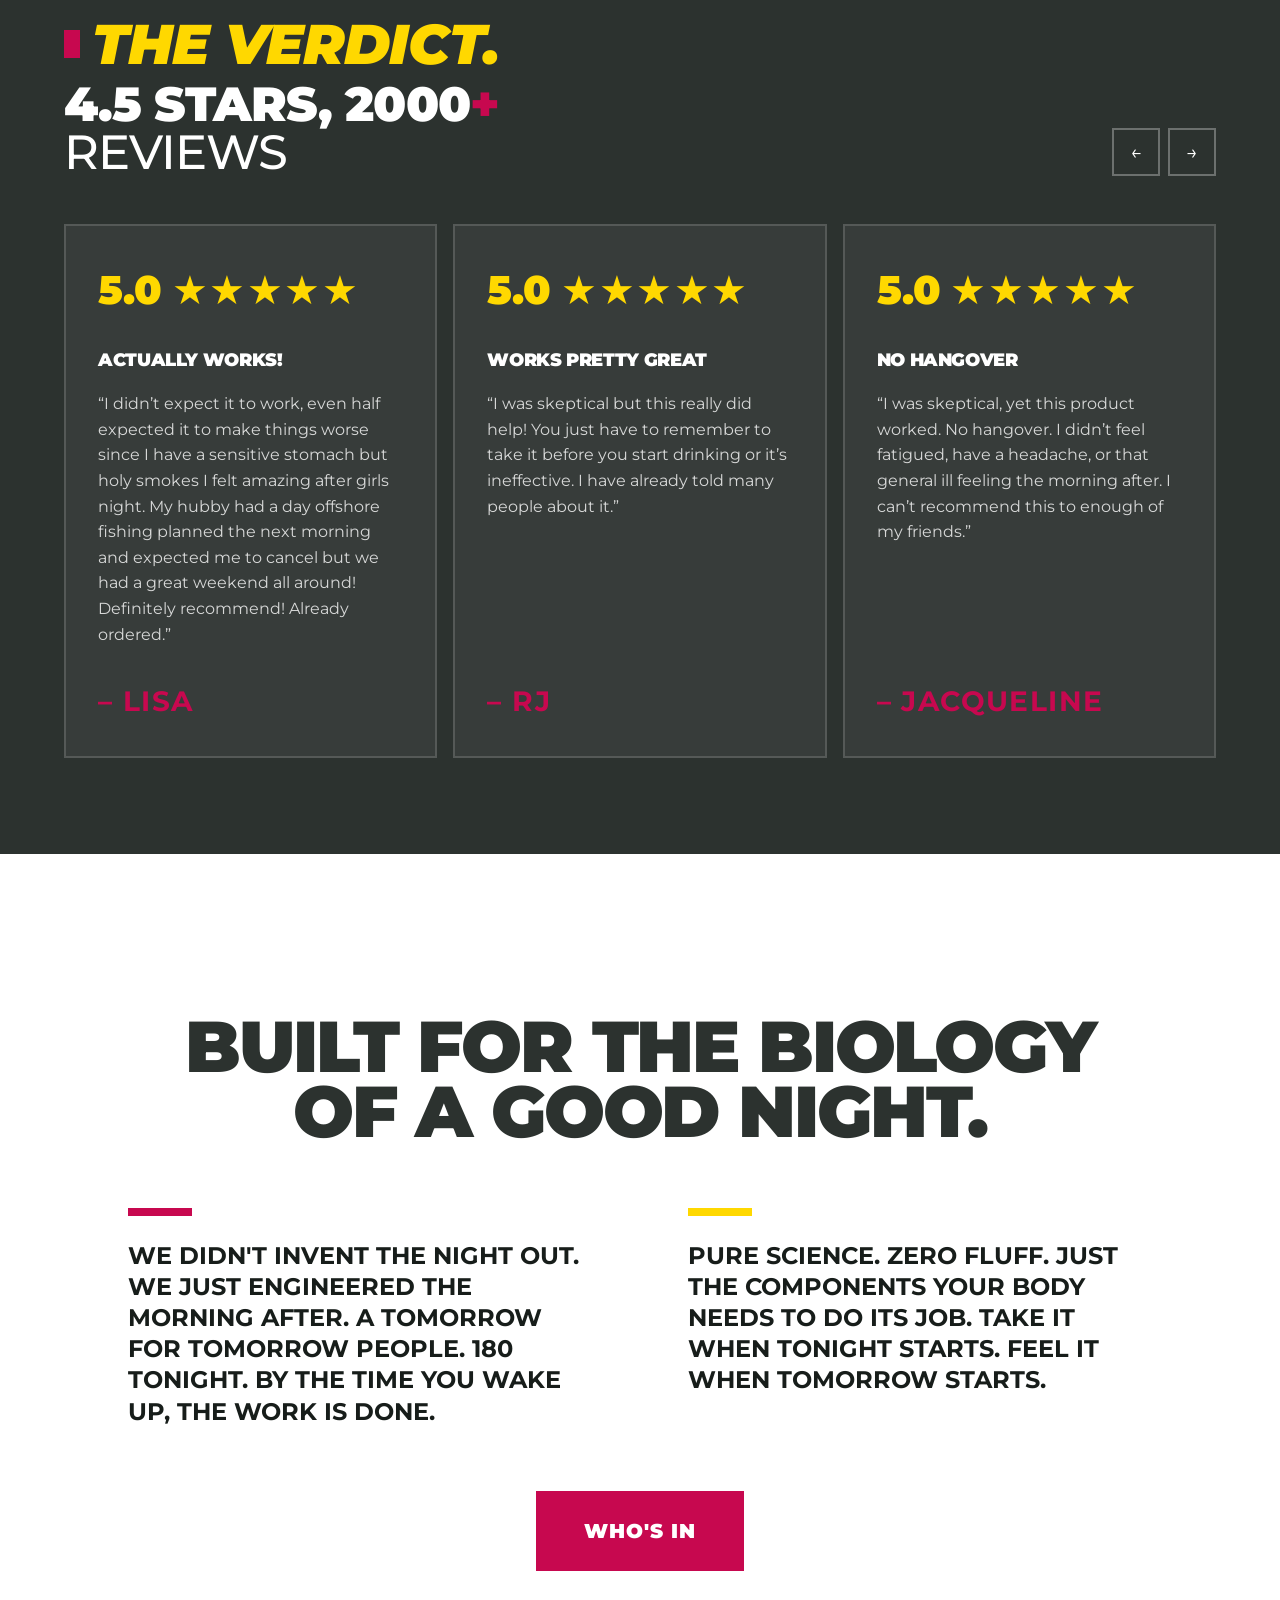
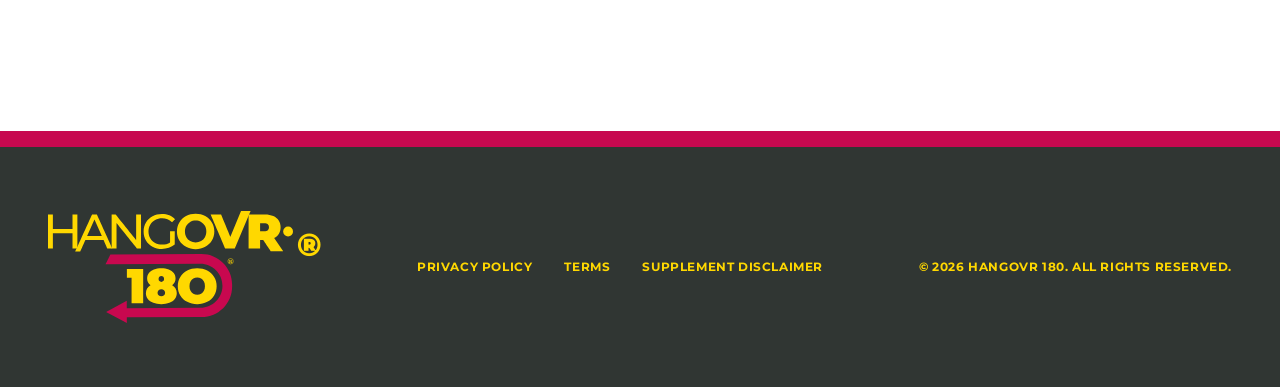
==== commit 631b4313: "Add files via upload" ====
--- a/doa180.html
+++ b/doa180.html
@@ -44,8 +44,8 @@
 .reviews__track{display:flex;gap:1rem;transition:transform 0.5s ease;cursor:grab}
 .reviews__track.is-dragging{cursor:grabbing;transition:none}
 .review-card{width:85%;border:2px solid rgba(255,255,255,0.15);background:rgba(255,255,255,0.05);padding:2rem;display:flex;flex-direction:column;justify-content:space-between;flex-shrink:0;user-select:none}
-.review-card__stars{margin-bottom:1.5rem;font-size:1.75rem;letter-spacing:0;display:flex;align-items:center;gap:0.1rem}
-.review-card__rating{font-size:2rem;font-weight:900;color:#FFD800;margin-right:0.5rem;flex-shrink:0}
+.review-card__stars{margin-bottom:1.5rem;font-size:2.5rem;letter-spacing:0;display:flex;align-items:center;gap:0.1rem}
+.review-card__rating{font-size:2.5rem;font-weight:900;color:#FFD800;margin-right:0.5rem;flex-shrink:0}
 .review-card__star--filled{color:#FFD800}
 .review-card__star--empty{color:rgba(255,255,255,0.2)}
 .review-card__title{font-size:1.125rem;font-weight:900;text-transform:uppercase;letter-spacing:-0.02em;color:#fff;margin-bottom:1rem}
@@ -64,6 +64,10 @@
 .biology__bar--yel{background:#FFD800}
 .biology__text{font-size:clamp(1.25rem,2.5vw,1.5rem);font-weight:700;line-height:1.3;text-transform:uppercase}
 .biology__cta{text-align:center}
+
+@media(max-width:767px){
+  .review-card__stars{font-size:2rem}
+}
 
 @media(orientation:landscape) and (max-height:500px){
   .hero{min-height:80vh}
@@ -166,9 +170,10 @@
   document.getElementById('rev-next').addEventListener('click',function(){next();resetAuto()});
   document.getElementById('rev-prev').addEventListener('click',function(){prev();resetAuto()});
   // Touch swipe
-  var startX=0,isDragging=false;
-  track.addEventListener('touchstart',function(e){startX=e.touches[0].clientX;isDragging=true},{passive:true});
-  track.addEventListener('touchend',function(e){if(!isDragging)return;isDragging=false;var d=startX-e.changedTouches[0].clientX;if(Math.abs(d)>50){d>0?next():prev();resetAuto()}},{passive:true});
+  var touchStartX=0,touchStartY=0,touchDragging=false,touchDir=null;
+  track.addEventListener('touchstart',function(e){touchStartX=e.touches[0].clientX;touchStartY=e.touches[0].clientY;touchDragging=true;touchDir=null},{passive:true});
+  track.addEventListener('touchmove',function(e){if(!touchDragging)return;if(!touchDir){var dx=Math.abs(e.touches[0].clientX-touchStartX),dy=Math.abs(e.touches[0].clientY-touchStartY);if(dx>5||dy>5)touchDir=dx>dy?'h':'v';}if(touchDir==='h')e.preventDefault();},{passive:false});
+  track.addEventListener('touchend',function(e){if(!touchDragging)return;touchDragging=false;if(touchDir!=='h')return;var d=touchStartX-e.changedTouches[0].clientX;if(Math.abs(d)>30){d>0?next():prev();resetAuto()}},{passive:true});
   // Mouse drag
   var mouseStartX=0,mouseDragging=false;
   track.addEventListener('mousedown',function(e){mouseStartX=e.clientX;mouseDragging=true;track.classList.add('is-dragging');e.preventDefault()});
